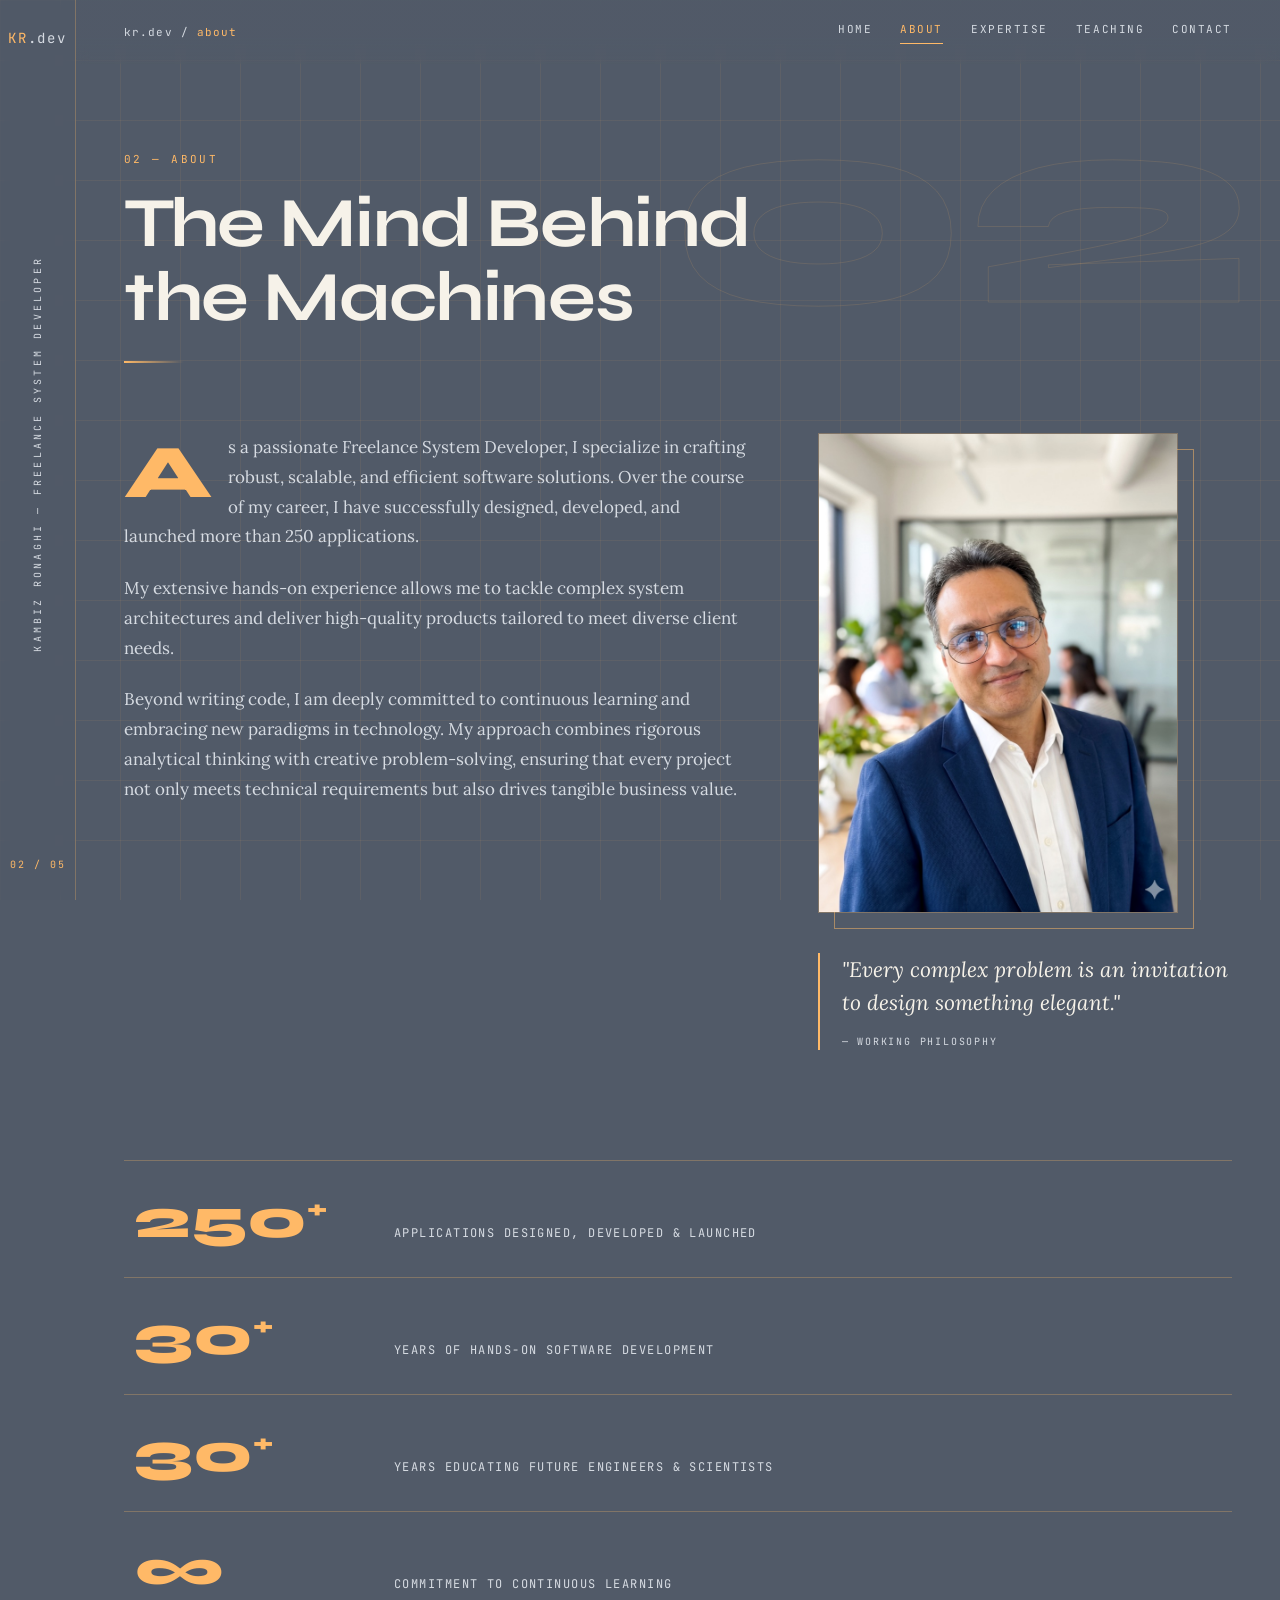
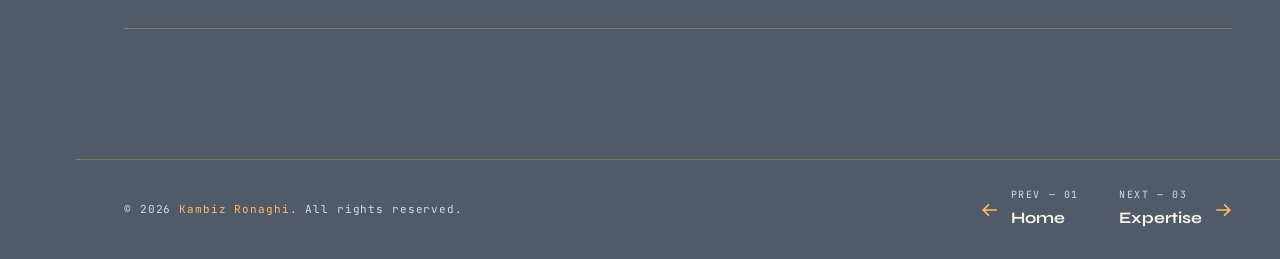
==== about.html @ d3dbb1bf "Add files via upload" ====
<!DOCTYPE html>
<html lang="en">
<head>
  <meta charset="UTF-8" />
  <meta name="viewport" content="width=device-width, initial-scale=1.0" />
  <title>About — Kambiz Ronaghi</title>
  <link rel="preconnect" href="https://fonts.googleapis.com" />
  <link rel="preconnect" href="https://fonts.gstatic.com" crossorigin />
  <link href="https://fonts.googleapis.com/css2?family=Syne:wght@400;600;700;800&family=JetBrains+Mono:wght@300;400;500&family=Lora:ital,wght@0,400;0,600;1,400&display=swap" rel="stylesheet" />
  <link rel="stylesheet" href="css/style.css" />
</head>
<body>

  <aside class="rail">
    <a class="rail-logo" href="index.html">KR<span>.dev</span></a>
    <span class="rail-title">Kambiz Ronaghi — Freelance System Developer</span>
    <span class="rail-num">02 / 05</span>
  </aside>

  <header class="topbar">
    <span class="crumb">kr.dev / <b>about</b></span>
    <nav class="top-nav">
      <a href="index.html">Home</a>
      <a href="about.html" class="active">About</a>
      <a href="expertise.html">Expertise</a>
      <a href="teaching.html">Teaching</a>
      <a href="contact.html">Contact</a>
    </nav>
  </header>

  <main>
    <div class="page-head">
      <div class="page-numeral" aria-hidden="true">02</div>
      <div class="kicker">02 — About</div>
      <h1 class="page-title reveal">The Mind Behind<br>the Machines</h1>
      <div class="head-bar"></div>
    </div>

    <div class="about-wrap">
      <div class="about-copy reveal">
        <p class="lead">As a passionate Freelance System Developer, I specialize in crafting robust, scalable, and efficient software solutions. Over the course of my career, I have successfully designed, developed, and launched more than 250 applications.</p>
        <p>My extensive hands-on experience allows me to tackle complex system architectures and deliver high-quality products tailored to meet diverse client needs.</p>
        <p>Beyond writing code, I am deeply committed to continuous learning and embracing new paradigms in technology. My approach combines rigorous analytical thinking with creative problem-solving, ensuring that every project not only meets technical requirements but also drives tangible business value.</p>
      </div>
      <aside class="about-aside reveal">
        <div class="about-photo-frame">
          <img src="profile.jpg" alt="Kambiz Ronaghi" />
        </div>
        <blockquote class="big-quote">
          "Every complex problem is an invitation to design something elegant."
          <small>— Working philosophy</small>
        </blockquote>
      </aside>
    </div>

    <div class="facts-ledger">
      <div class="fact-row reveal">
        <div class="num">250<sup>+</sup></div>
        <div class="desc">Applications designed, developed &amp; launched</div>
      </div>
      <div class="fact-row reveal">
        <div class="num">30<sup>+</sup></div>
        <div class="desc">Years of hands-on software development</div>
      </div>
      <div class="fact-row reveal">
        <div class="num">30<sup>+</sup></div>
        <div class="desc">Years educating future engineers &amp; scientists</div>
      </div>
      <div class="fact-row reveal">
        <div class="num">∞</div>
        <div class="desc">Commitment to continuous learning</div>
      </div>
    </div>
  </main>

  <footer class="pager">
    <p class="footer-copy">© 2026 <span>Kambiz Ronaghi</span>. All rights reserved.</p>
    <div class="pager-nav">
      <a class="pager-link prev" href="index.html">
        <svg viewBox="0 0 16 16" fill="none" stroke="currentColor" stroke-width="1.5"><path d="M14 8H2M7 3L2 8l5 5"/></svg>
        <span><small>Prev — 01</small><b>Home</b></span>
      </a>
      <a class="pager-link" href="expertise.html">
        <span><small>Next — 03</small><b>Expertise</b></span>
        <svg viewBox="0 0 16 16" fill="none" stroke="currentColor" stroke-width="1.5"><path d="M2 8h12M9 3l5 5-5 5"/></svg>
      </a>
    </div>
  </footer>

  <script src="js/main.js"></script>
</body>
</html>
---- css/style.css ----
/* ════════════════════════════════════════════════════════════
   Twilight Workshop — shared styles for kr.dev (multi-page v2)
   Mid-tone dusk slate · ember amber accent · verdigris secondary
   ════════════════════════════════════════════════════════════ */

*, *::before, *::after { box-sizing: border-box; margin: 0; padding: 0; }

:root {
  --bg:        #515a68;
  --bg-2:      #5a6471;
  --bg-3:      #65707e;
  --line:      rgba(255, 185, 103, 0.07);
  --accent:      #ffb967;
  --accent-dim:  rgba(255, 185, 103, 0.18);
  --accent-2:  #8fd0c2;
  --ink:       #2c323d;
  --text:      #f6f2e9;
  --text-dim:  #d6dbe2;
  --border:    rgba(255, 185, 103, 0.28);
  --rail-w:    76px;
  --pad-x:     48px;
  --font-head: 'Syne', sans-serif;
  --font-body: 'Lora', serif;
  --font-mono: 'JetBrains Mono', monospace;
}

html { scroll-behavior: smooth; }

body {
  background: var(--bg);
  color: var(--text);
  font-family: var(--font-body);
  font-size: 17px;
  line-height: 1.75;
  overflow-x: hidden;
}

/* ── Blueprint grid overlay ── */
body::before {
  content: '';
  position: fixed; inset: 0; z-index: 0; pointer-events: none;
  background-image:
    linear-gradient(var(--line) 1px, transparent 1px),
    linear-gradient(90deg, var(--line) 1px, transparent 1px);
  background-size: 60px 60px;
}

/* ── Left rail ── */
.rail {
  position: fixed; top: 0; left: 0; bottom: 0; z-index: 120;
  width: var(--rail-w);
  display: flex; flex-direction: column; align-items: center; justify-content: space-between;
  padding: 26px 0;
  border-right: 1px solid var(--border);
  background: rgba(81, 90, 104, 0.65);
  backdrop-filter: blur(6px);
}
.rail-logo { font-family: var(--font-mono); font-size: 14px; letter-spacing: 0.12em; color: var(--accent); text-decoration: none; }
.rail-logo span { color: var(--text-dim); }
.rail-title {
  writing-mode: vertical-rl; transform: rotate(180deg);
  font-family: var(--font-mono); font-size: 10px;
  letter-spacing: 0.32em; text-transform: uppercase;
  color: var(--text-dim); white-space: nowrap;
}
.rail-num { font-family: var(--font-mono); font-size: 10px; letter-spacing: 0.2em; color: var(--accent); }

/* ── Top bar ── */
.topbar {
  position: fixed; top: 0; left: var(--rail-w); right: 0; z-index: 110;
  display: flex; align-items: center; justify-content: space-between;
  padding: 20px var(--pad-x);
  background: linear-gradient(to bottom, rgba(81,90,104,0.95) 60%, transparent);
  backdrop-filter: blur(6px);
}
.crumb { font-family: var(--font-mono); font-size: 11px; letter-spacing: 0.1em; color: var(--text-dim); }
.crumb b { color: var(--accent); font-weight: 400; }
.top-nav { display: flex; gap: 28px; }
.top-nav a {
  font-family: var(--font-mono); font-size: 11px; letter-spacing: 0.14em; text-transform: uppercase;
  color: var(--text-dim); text-decoration: none;
  padding-bottom: 4px; border-bottom: 1px solid transparent;
  transition: color 0.2s, border-color 0.2s;
}
.top-nav a:hover { color: var(--accent); }
.top-nav a.active { color: var(--accent); border-bottom-color: var(--accent); }

main { margin-left: var(--rail-w); position: relative; z-index: 1; }

/* ── Page head (inner pages) ── */
.page-head { padding: 150px var(--pad-x) 0; position: relative; }
.kicker { font-family: var(--font-mono); font-size: 11px; letter-spacing: 0.22em; text-transform: uppercase; color: var(--accent); margin-bottom: 18px; }
.page-title { font-family: var(--font-head); font-weight: 700; font-size: clamp(40px, 5.5vw, 72px); line-height: 1.05; letter-spacing: -0.02em; }
.head-bar { width: 60px; height: 2px; background: linear-gradient(90deg, var(--accent), transparent); margin-top: 26px; }
.page-intro { max-width: 620px; color: var(--text-dim); margin-top: 28px; }

/* Giant outlined numeral, common to every page */
.page-numeral {
  position: absolute; top: 70px; right: 30px; z-index: -1;
  font-family: var(--font-head); font-weight: 800;
  font-size: clamp(140px, 22vw, 320px); line-height: 1;
  color: transparent; -webkit-text-stroke: 1px rgba(255,185,103,0.13);
  user-select: none; pointer-events: none;
}

/* ── Atmosphere: orbs + circuit lines ── */
.bg-orb { position: absolute; border-radius: 50%; pointer-events: none; filter: blur(90px); opacity: 0.14; z-index: -1; }
.orb-amber { width: 640px; height: 640px; background: var(--accent); top: -200px; right: -180px; }
.orb-teal  { width: 420px; height: 420px; background: var(--accent-2); bottom: -120px; left: 14%; opacity: 0.1; }
.circuit-lines { position: absolute; inset: 0; pointer-events: none; z-index: -1; }
.circuit-lines svg { width: 100%; height: 100%; }

/* ════════════════ HOME ════════════════ */

#hero {
  position: relative; min-height: 100vh; overflow: hidden;
  display: flex; align-items: center;
  padding: 140px var(--pad-x) 80px;
}

.hero-left { max-width: 660px; position: relative; z-index: 2; }

.hero-tag {
  display: inline-flex; align-items: center; gap: 10px;
  font-family: var(--font-mono); font-size: 12px; letter-spacing: 0.18em; text-transform: uppercase;
  color: var(--accent); border: 1px solid var(--border); padding: 6px 16px; border-radius: 2px;
  margin-bottom: 36px; animation: fadeUp 0.8s ease both;
}
.hero-tag::before { content: ''; width: 6px; height: 6px; border-radius: 50%; background: var(--accent); animation: pulse 2s ease infinite; }
@keyframes pulse { 0%, 100% { opacity: 1; transform: scale(1); } 50% { opacity: 0.4; transform: scale(0.7); } }

.hero-name { font-family: var(--font-head); font-weight: 800; font-size: clamp(56px, 9vw, 128px); line-height: 0.95; letter-spacing: -0.03em; animation: fadeUp 0.8s 0.1s ease both; }
.hero-name .first { color: var(--text); }
.hero-name .last  { color: transparent; -webkit-text-stroke: 1.5px var(--accent); display: block; }

.hero-title { margin-top: 28px; font-family: var(--font-mono); font-size: 16px; color: var(--text-dim); letter-spacing: 0.06em; animation: fadeUp 0.8s 0.2s ease both; }
.typed-cursor { display: inline-block; width: 2px; height: 1em; background: var(--accent); vertical-align: middle; margin-left: 3px; animation: blink 1s step-end infinite; }
@keyframes blink { 0%,100%{opacity:1} 50%{opacity:0} }

.hero-divider { width: 80px; height: 2px; background: linear-gradient(90deg, var(--accent), transparent); margin: 36px 0; animation: fadeUp 0.8s 0.3s ease both; }
.hero-desc { font-size: 17px; color: var(--text-dim); max-width: 540px; line-height: 1.85; animation: fadeUp 0.8s 0.35s ease both; }

/* Photo anchored to the top-right corner of the hero */
.hero-photo-wrap {
  position: absolute; top: 140px; right: 0;
  margin-right: 64px;
  width: 340px; height: 340px;
  z-index: 1;
  animation: fadeUp 0.8s 0.5s ease both;
}
.hero-photo-wrap::before {
  content: ''; position: absolute; inset: -12px; border-radius: 50%;
  animation: spinRing 18s linear infinite;
  background: conic-gradient(from 0deg, var(--accent) 0deg, transparent 60deg, transparent 300deg, var(--accent) 360deg);
  -webkit-mask: radial-gradient(farthest-side, transparent calc(100% - 1px), #000 100%);
          mask: radial-gradient(farthest-side, transparent calc(100% - 1px), #000 100%);
}
.hero-photo-wrap::after { content: ''; position: absolute; inset: -24px; border-radius: 50%; border: 1px solid rgba(255,185,103,0.12); }
@keyframes spinRing { from { transform: rotate(0deg); } to { transform: rotate(360deg); } }
.hero-photo {
  width: 100%; height: 100%; border-radius: 50%;
  object-fit: cover; object-position: center top; display: block;
  border: 3px solid rgba(255,185,103,0.3);
  box-shadow: 0 0 40px rgba(255,185,103,0.15), 0 0 80px rgba(255,185,103,0.06);
  filter: brightness(1.05) contrast(1.02);
}

.hero-scroll { position: absolute; bottom: 36px; left: var(--pad-x); display: flex; align-items: center; gap: 14px; font-family: var(--font-mono); font-size: 11px; letter-spacing: 0.18em; text-transform: uppercase; color: var(--text-dim); animation: fadeUp 0.8s 0.6s ease both; }
.hero-scroll-line { width: 50px; height: 1px; background: linear-gradient(90deg, var(--accent), var(--text-dim)); animation: scrollLine 2s ease infinite; }
@keyframes scrollLine { 0%,100% { width: 50px; opacity: 0.4; } 50% { width: 70px; opacity: 1; } }

/* Stats strip — full-width ledger band */
.stats-strip {
  display: grid; grid-template-columns: repeat(3, 1fr);
  border-top: 1px solid var(--border); border-bottom: 1px solid var(--border);
}
.stat-cell { padding: 40px var(--pad-x); border-right: 1px solid var(--border); }
.stat-cell:last-child { border-right: none; }
.stat-num { font-family: var(--font-head); font-weight: 800; font-size: 52px; line-height: 1; color: var(--accent); }
.stat-num sup { font-size: 26px; }
.stat-label { font-family: var(--font-mono); font-size: 11px; letter-spacing: 0.16em; text-transform: uppercase; color: var(--text-dim); margin-top: 8px; }

/* Explore directory */
.explore { padding: 110px var(--pad-x) 130px; }
.explore-grid { display: grid; grid-template-columns: repeat(4, 1fr); gap: 18px; margin-top: 56px; }
.explore-card {
  position: relative; display: block; text-decoration: none;
  background: var(--bg-2); border: 1px solid var(--border); border-radius: 2px;
  padding: 32px 26px 72px; overflow: hidden;
  transition: transform 0.3s, border-color 0.3s;
}
.explore-card::after {
  content: ''; position: absolute; inset: 0;
  background: radial-gradient(circle at var(--mx,50%) var(--my,50%), var(--accent-dim) 0%, transparent 65%);
  opacity: 0; transition: opacity 0.3s; pointer-events: none;
}
.explore-card:hover { transform: translateY(-4px); border-color: rgba(255,185,103,0.5); }
.explore-card:hover::after { opacity: 1; }
.ec-num { font-family: var(--font-mono); font-size: 11px; letter-spacing: 0.2em; color: var(--accent); }
.ec-title { font-family: var(--font-head); font-weight: 700; font-size: 22px; color: var(--text); margin: 14px 0 10px; }
.ec-desc { font-size: 14px; color: var(--text-dim); line-height: 1.7; }
.ec-arrow { position: absolute; left: 26px; bottom: 24px; color: var(--accent); font-family: var(--font-mono); transition: transform 0.3s; }
.explore-card:hover .ec-arrow { transform: translateX(8px); }

/* ════════════════ ABOUT ════════════════ */

.about-wrap {
  padding: 70px var(--pad-x) 110px;
  display: grid; grid-template-columns: 1.5fr 1fr; gap: 72px; align-items: start;
}
.about-copy p { color: var(--text-dim); margin-bottom: 22px; }
.about-copy .lead::first-letter {
  float: left; font-family: var(--font-head); font-weight: 800;
  font-size: 76px; line-height: 0.78; color: var(--accent);
  padding: 10px 16px 0 0;
}
.about-aside { position: sticky; top: 130px; display: flex; flex-direction: column; gap: 40px; }
.about-photo-frame { position: relative; max-width: 360px; }
.about-photo-frame img { width: 100%; display: block; border: 1px solid var(--border); filter: saturate(0.94) contrast(1.02); }
.about-photo-frame::before { content: ''; position: absolute; inset: 0; transform: translate(16px, 16px); border: 1px solid var(--accent); opacity: 0.5; pointer-events: none; }
.big-quote { font-style: italic; font-size: 21px; line-height: 1.6; color: var(--text); border-left: 2px solid var(--accent); padding-left: 22px; }
.big-quote small { display: block; font-style: normal; font-family: var(--font-mono); font-size: 10px; letter-spacing: 0.18em; text-transform: uppercase; color: var(--text-dim); margin-top: 14px; }

.facts-ledger { margin: 0 var(--pad-x) 130px; border-top: 1px solid var(--border); }
.fact-row { display: grid; grid-template-columns: 220px 1fr; gap: 40px; align-items: baseline; padding: 30px 10px; border-bottom: 1px solid var(--border); transition: background 0.3s; }
.fact-row:hover { background: rgba(255,185,103,0.05); }
.fact-row .num { font-family: var(--font-head); font-weight: 800; font-size: 56px; line-height: 1; color: var(--accent); }
.fact-row .num sup { font-size: 26px; }
.fact-row .desc { font-family: var(--font-mono); font-size: 12px; letter-spacing: 0.12em; text-transform: uppercase; color: var(--text-dim); }

/* ════════════════ EXPERTISE ════════════════ */

.ledger { margin: 70px var(--pad-x) 130px; border-top: 1px solid var(--border); }
.ledger-row {
  display: grid; grid-template-columns: 56px 44px 230px 1fr auto;
  gap: 28px; align-items: center;
  padding: 26px 14px; border-bottom: 1px solid var(--border);
  position: relative; transition: background 0.3s;
}
.ledger-row::before {
  content: ''; position: absolute; left: 0; top: 0; bottom: 0; width: 2px;
  background: var(--accent); transform: scaleY(0); transform-origin: top;
  transition: transform 0.35s;
}
.ledger-row:hover { background: rgba(255,185,103,0.05); }
.ledger-row:hover::before { transform: scaleY(1); }
.lr-idx { font-family: var(--font-mono); font-size: 11px; letter-spacing: 0.14em; color: var(--text-dim); }
.lr-icon { font-size: 22px; }
.lr-name { font-family: var(--font-head); font-weight: 700; font-size: 20px; color: var(--text); }
.lr-desc { font-size: 14px; color: var(--text-dim); line-height: 1.7; }
.lr-meta { display: flex; flex-direction: column; gap: 8px; align-items: flex-end; }

.skill-dot {
  font-family: var(--font-mono); font-size: 10px;
  letter-spacing: 0.14em; text-transform: uppercase;
  color: var(--accent); display: flex; align-items: center; gap: 6px; white-space: nowrap;
}
.skill-dot::before { content: ''; width: 5px; height: 5px; border-radius: 50%; background: var(--accent); }
.skill-tag {
  display: inline-flex; align-items: center;
  font-family: var(--font-mono); font-size: 10px;
  letter-spacing: 0.13em; text-transform: uppercase;
  color: var(--accent);
  background: rgba(255, 185, 103, 0.07);
  border: 1px solid rgba(255, 185, 103, 0.2);
  padding: 3px 10px; border-radius: 2px;
  white-space: nowrap;
}

/* ════════════════ TEACHING ════════════════ */

.teach-grid {
  padding: 70px var(--pad-x) 140px;
  display: grid; grid-template-columns: 1fr 1fr; gap: 28px 48px;
  max-width: 1140px;
}
.teach-card {
  background: var(--bg-2); border: 1px solid var(--border); border-radius: 2px;
  padding: 42px 36px; position: relative; overflow: hidden;
  transition: transform 0.35s, border-color 0.35s, box-shadow 0.35s;
}
.teach-card:nth-child(even) { margin-top: 64px; }
.teach-card::before { content: ''; position: absolute; top: 0; left: 0; bottom: 0; width: 2px; background: linear-gradient(180deg, var(--accent), transparent); opacity: 0; transition: opacity 0.35s; }
.teach-card:hover { border-color: rgba(255,185,103,0.5); transform: translateY(-4px); box-shadow: 0 24px 60px rgba(40,46,56,0.45); }
.teach-card:hover::before { opacity: 1; }
.teach-icon { font-size: 34px; margin-bottom: 20px; display: block; color: var(--accent); }
.teach-title { font-family: var(--font-head); font-weight: 700; font-size: 21px; color: var(--text); margin-bottom: 14px; }
.teach-desc { font-size: 15px; color: var(--text-dim); line-height: 1.7; }
.teach-corner { position: absolute; bottom: 24px; right: 24px; font-family: var(--font-mono); font-size: 10px; letter-spacing: 0.16em; text-transform: uppercase; color: var(--border); }

/* ════════════════ CONTACT ════════════════ */

.contact-head { padding: 170px var(--pad-x) 10px; max-width: 780px; position: relative; }
.contact-sub { color: var(--text-dim); margin-top: 26px; max-width: 580px; }

.unlock-panel {
  margin: 50px var(--pad-x) 150px; max-width: 460px;
  background: var(--bg-2); border: 1px solid var(--border); border-radius: 2px;
  padding: 44px 40px; position: relative;
}
.unlock-panel::before { content: ''; position: absolute; top: 0; left: 0; right: 0; height: 2px; background: linear-gradient(90deg, var(--accent), transparent); }
.unlock-label { font-family: var(--font-mono); font-size: 10px; letter-spacing: 0.22em; text-transform: uppercase; color: var(--accent); margin-bottom: 12px; }
.unlock-title { font-family: var(--font-head); font-weight: 700; font-size: 24px; color: var(--text); margin-bottom: 30px; }

.field { margin-bottom: 20px; }
.field label { display: block; font-family: var(--font-mono); font-size: 11px; letter-spacing: 0.14em; text-transform: uppercase; color: var(--text-dim); margin-bottom: 8px; }
.field input {
  width: 100%; padding: 12px 16px;
  background: var(--bg-3); border: 1px solid var(--border); border-radius: 2px;
  color: var(--text); font-family: var(--font-mono); font-size: 14px;
  outline: none; transition: border-color 0.2s;
}
.field input:focus { border-color: rgba(255,185,103,0.5); }

.btn-primary {
  width: 100%; padding: 14px;
  background: var(--accent); color: var(--ink);
  border: none; border-radius: 2px;
  font-family: var(--font-mono); font-size: 12px; letter-spacing: 0.16em; text-transform: uppercase; font-weight: 500;
  cursor: pointer; margin-top: 8px; transition: background 0.2s;
}
.btn-primary:hover { background: #ffe9c9; }
.form-error { font-family: var(--font-mono); font-size: 12px; color: #ffb3a7; margin-top: 14px; text-align: center; display: none; }

.unlock-result { display: none; margin-top: 28px; border-top: 1px solid var(--border); padding-top: 28px; }
.result-label { font-family: var(--font-mono); font-size: 10px; letter-spacing: 0.18em; text-transform: uppercase; color: var(--accent); margin-bottom: 16px; }
.contact-detail-row { display: flex; align-items: center; gap: 14px; margin-bottom: 14px; }
.contact-detail-icon { width: 34px; height: 34px; flex-shrink: 0; background: var(--accent-dim); border-radius: 2px; display: flex; align-items: center; justify-content: center; font-size: 15px; }
.contact-detail-text { font-family: var(--font-mono); font-size: 13px; color: var(--text); }
.contact-detail-text small { display: block; font-size: 10px; letter-spacing: 0.12em; text-transform: uppercase; color: var(--text-dim); margin-bottom: 3px; }
.contact-detail-text a { color: var(--accent); text-decoration: none; }

/* ── Footer / pager ── */
.pager {
  margin-left: var(--rail-w); position: relative; z-index: 1;
  border-top: 1px solid var(--border);
  display: flex; align-items: center; justify-content: space-between; gap: 24px;
  padding: 26px var(--pad-x);
}
.footer-copy { font-family: var(--font-mono); font-size: 11px; color: var(--text-dim); letter-spacing: 0.08em; }
.footer-copy span { color: var(--accent); }
.pager-nav { display: flex; align-items: center; gap: 40px; }
.pager-link {
  display: inline-flex; align-items: center; gap: 12px;
  text-decoration: none; color: var(--text);
  transition: color 0.2s;
}
.pager-link small { display: block; font-family: var(--font-mono); font-size: 10px; letter-spacing: 0.16em; text-transform: uppercase; color: var(--text-dim); }
.pager-link b { font-family: var(--font-head); font-weight: 700; font-size: 16px; }
.pager-link svg { width: 18px; height: 18px; color: var(--accent); transition: transform 0.25s; }
.pager-link:hover { color: var(--accent); }
.pager-link:hover svg { transform: translateX(5px); }
.pager-link.prev:hover svg { transform: translateX(-5px); }

/* ── Animations / reveal ── */
@keyframes fadeUp { from { opacity: 0; transform: translateY(24px); } to { opacity: 1; transform: translateY(0); } }
.reveal { opacity: 0; transform: translateY(30px); transition: opacity 0.7s ease, transform 0.7s ease; }
.reveal.visible { opacity: 1; transform: translateY(0); }

/* ── Responsive ── */
@media (max-width: 1280px) {
  .hero-photo-wrap { width: 260px; height: 260px; top: 130px; margin-right: 44px; }
}
@media (max-width: 1100px) {
  .ledger-row { grid-template-columns: 44px 1fr auto; }
  .lr-idx, .lr-desc { display: none; }
}
@media (max-width: 900px) {
  :root { --pad-x: 28px; }
  .rail { display: none; }
  .topbar { left: 0; padding: 18px var(--pad-x); }
  .crumb { display: none; }
  .top-nav { width: 100%; justify-content: space-between; gap: 12px; }
  main, .pager { margin-left: 0; }
  #hero { flex-direction: column-reverse; justify-content: center; gap: 40px; padding-bottom: 110px; }
  .hero-photo-wrap { position: static; width: 220px; height: 220px; margin-right: 0; }
  .stats-strip { grid-template-columns: 1fr; }
  .stat-cell { border-right: none; border-bottom: 1px solid var(--border); padding: 28px var(--pad-x); }
  .stat-cell:last-child { border-bottom: none; }
  .explore-grid { grid-template-columns: repeat(2, 1fr); }
  .about-wrap { grid-template-columns: 1fr; gap: 48px; }
  .about-aside { position: static; }
  .fact-row { grid-template-columns: 1fr; gap: 8px; }
  .teach-grid { grid-template-columns: 1fr; }
  .teach-card:nth-child(even) { margin-top: 0; }
  .page-numeral { font-size: 130px; top: 90px; right: 12px; }
  .pager { flex-direction: column; gap: 18px; text-align: center; }
}
@media (max-width: 560px) {
  :root { --pad-x: 20px; }
  .explore-grid { grid-template-columns: 1fr; }
  .top-nav a { font-size: 10px; letter-spacing: 0.08em; }
  .unlock-panel { padding: 36px 24px; }
}
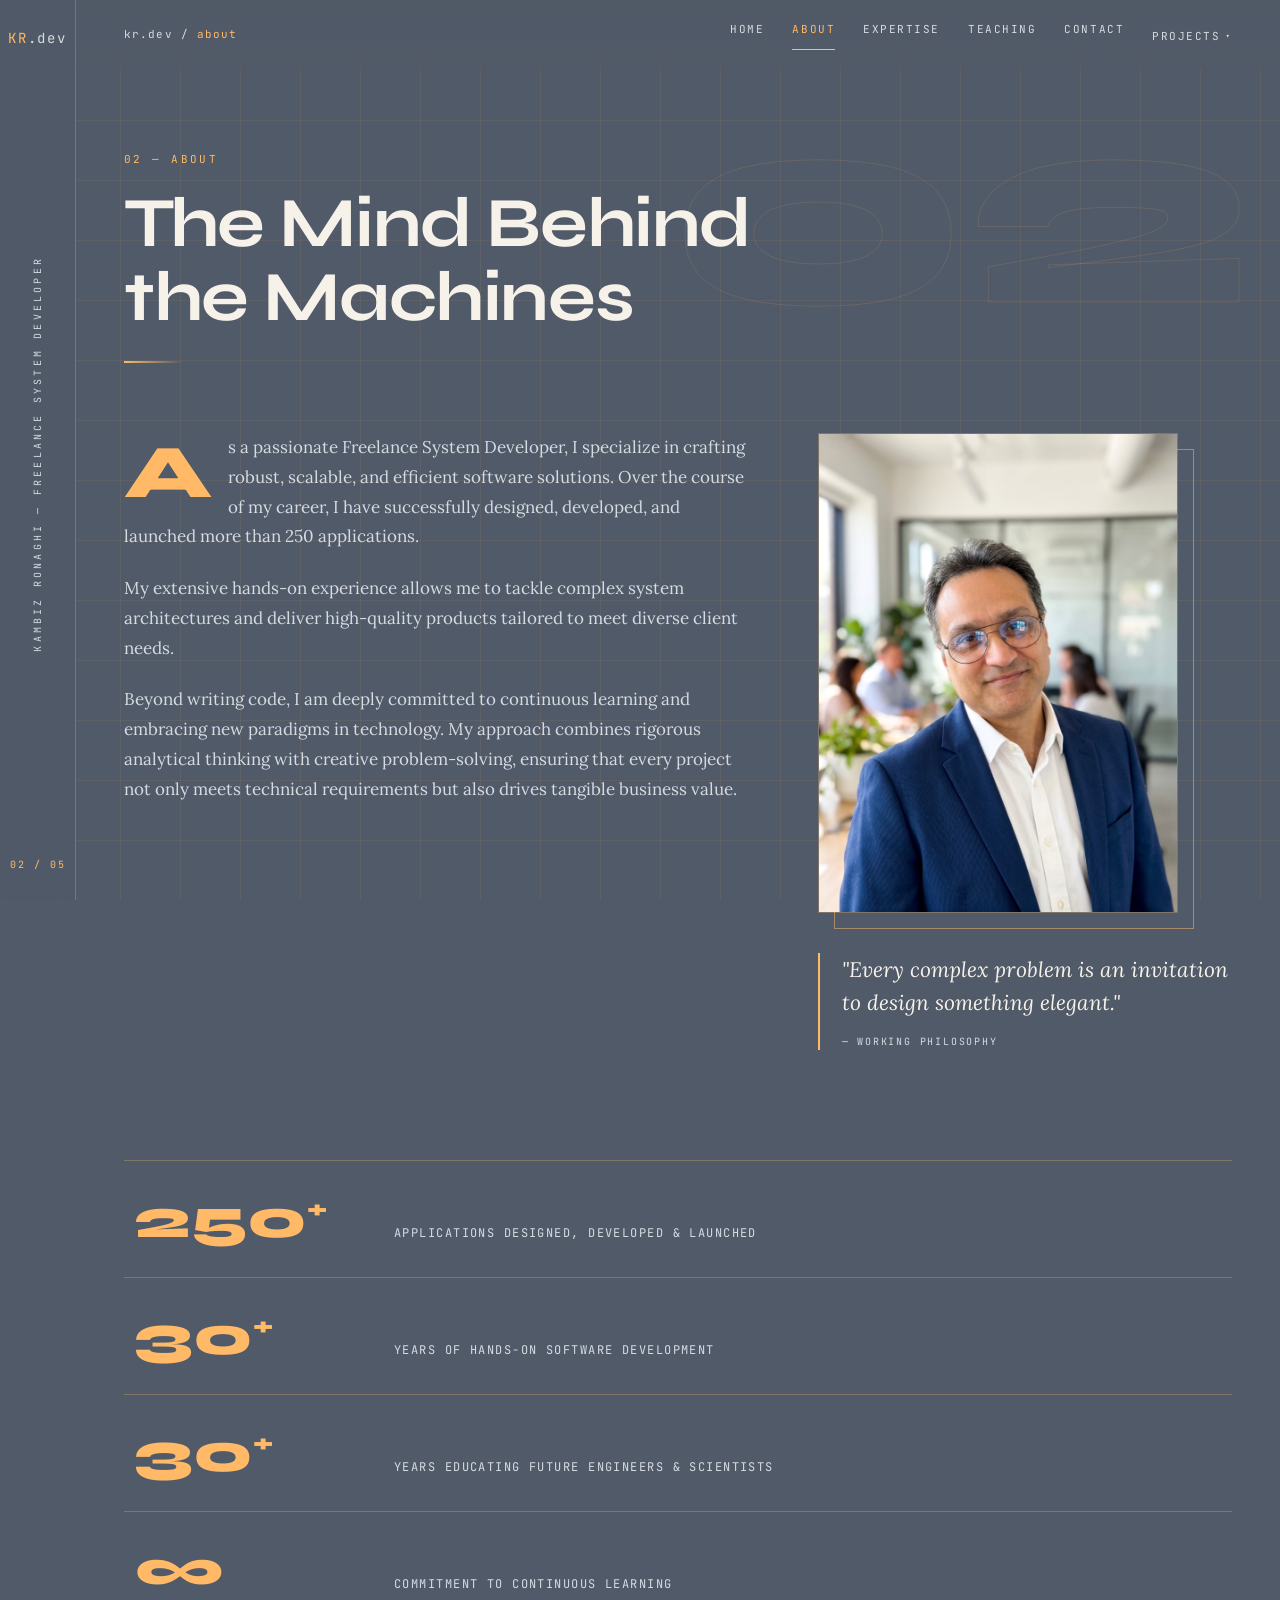
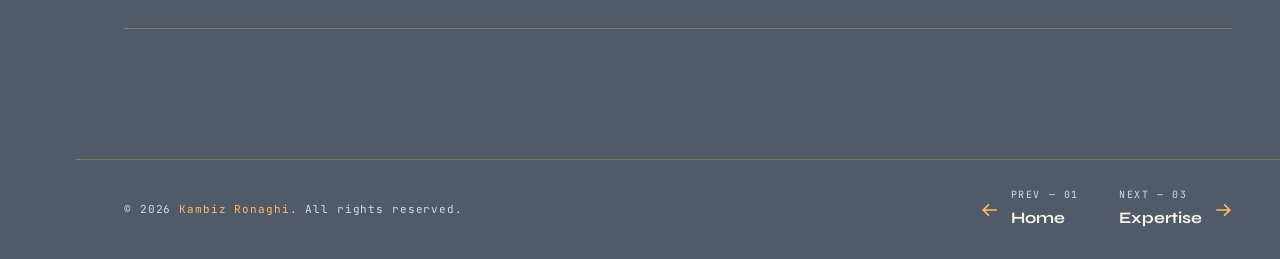
==== commit ebd24e29: "Add Projects menu with Salary dropdown to nav Add a "Projects" top-level nav item containing a "Sala" ====
--- a/about.html
+++ b/about.html
@@ -25,6 +25,12 @@
       <a href="expertise.html">Expertise</a>
       <a href="teaching.html">Teaching</a>
       <a href="contact.html">Contact</a>
+      <div class="nav-dropdown">
+        <button class="nav-dropdown-toggle" type="button" aria-haspopup="true" aria-expanded="false">Projects <span class="nav-caret" aria-hidden="true">▾</span></button>
+        <div class="nav-dropdown-menu">
+          <a href="https://kronaghi.github.io/salary_lusi/" target="_blank" rel="noopener">Salary</a>
+        </div>
+      </div>
     </nav>
   </header>
 
--- a/css/style.css
+++ b/css/style.css
@@ -24,7 +24,7 @@
   --font-mono: 'JetBrains Mono', monospace;
 }
 
-html { scroll-behavior: smooth; }
+html { scroll-behavior: smooth; overflow-x: hidden; max-width: 100%; }
 
 body {
   background: var(--bg);
@@ -84,6 +84,38 @@
 }
 .top-nav a:hover { color: var(--accent); }
 .top-nav a.active { color: var(--accent); border-bottom-color: var(--accent); }
+
+/* ── Nav dropdown (Projects ▸ Salary) ── */
+.nav-dropdown { position: relative; }
+.nav-dropdown-toggle {
+  font-family: var(--font-mono); font-size: 11px; letter-spacing: 0.14em; text-transform: uppercase;
+  color: var(--text-dim); background: none; border: none; cursor: pointer;
+  display: inline-flex; align-items: center; gap: 5px;
+  padding: 0 0 4px; border-bottom: 1px solid transparent;
+  transition: color 0.2s, border-color 0.2s;
+}
+.nav-dropdown:hover .nav-dropdown-toggle,
+.nav-dropdown:focus-within .nav-dropdown-toggle { color: var(--accent); }
+.nav-caret { font-size: 9px; transition: transform 0.2s; }
+.nav-dropdown:hover .nav-caret,
+.nav-dropdown:focus-within .nav-caret { transform: rotate(180deg); }
+/* invisible bridge so the menu stays open while crossing the gap */
+.nav-dropdown::after { content: ''; position: absolute; top: 100%; left: 0; right: 0; height: 12px; }
+.nav-dropdown-menu {
+  position: absolute; top: calc(100% + 12px); right: 0; min-width: 150px;
+  display: flex; flex-direction: column; gap: 2px;
+  background: var(--bg-2); border: 1px solid var(--border); border-radius: 8px;
+  padding: 8px; z-index: 120;
+  opacity: 0; visibility: hidden; transform: translateY(-6px);
+  transition: opacity 0.2s, transform 0.2s, visibility 0.2s;
+  box-shadow: 0 14px 30px rgba(0, 0, 0, 0.28);
+}
+.nav-dropdown:hover .nav-dropdown-menu,
+.nav-dropdown:focus-within .nav-dropdown-menu { opacity: 1; visibility: visible; transform: translateY(0); }
+.nav-dropdown-menu a {
+  padding: 7px 12px; border-bottom: none; border-radius: 5px; white-space: nowrap;
+}
+.nav-dropdown-menu a:hover { background: var(--accent-dim); color: var(--accent); }
 
 main { margin-left: var(--rail-w); position: relative; z-index: 1; }
 
@@ -290,45 +322,168 @@
 
 /* ════════════════ CONTACT ════════════════ */
 
-.contact-head { padding: 170px var(--pad-x) 10px; max-width: 780px; position: relative; }
-.contact-sub { color: var(--text-dim); margin-top: 26px; max-width: 580px; }
-
-.unlock-panel {
-  margin: 50px var(--pad-x) 150px; max-width: 460px;
-  background: var(--bg-2); border: 1px solid var(--border); border-radius: 2px;
-  padding: 44px 40px; position: relative;
-}
-.unlock-panel::before { content: ''; position: absolute; top: 0; left: 0; right: 0; height: 2px; background: linear-gradient(90deg, var(--accent), transparent); }
-.unlock-label { font-family: var(--font-mono); font-size: 10px; letter-spacing: 0.22em; text-transform: uppercase; color: var(--accent); margin-bottom: 12px; }
-.unlock-title { font-family: var(--font-head); font-weight: 700; font-size: 24px; color: var(--text); margin-bottom: 30px; }
-
-.field { margin-bottom: 20px; }
-.field label { display: block; font-family: var(--font-mono); font-size: 11px; letter-spacing: 0.14em; text-transform: uppercase; color: var(--text-dim); margin-bottom: 8px; }
-.field input {
-  width: 100%; padding: 12px 16px;
-  background: var(--bg-3); border: 1px solid var(--border); border-radius: 2px;
-  color: var(--text); font-family: var(--font-mono); font-size: 14px;
-  outline: none; transition: border-color 0.2s;
-}
-.field input:focus { border-color: rgba(255,185,103,0.5); }
-
-.btn-primary {
-  width: 100%; padding: 14px;
-  background: var(--accent); color: var(--ink);
-  border: none; border-radius: 2px;
-  font-family: var(--font-mono); font-size: 12px; letter-spacing: 0.16em; text-transform: uppercase; font-weight: 500;
-  cursor: pointer; margin-top: 8px; transition: background 0.2s;
-}
-.btn-primary:hover { background: #ffe9c9; }
-.form-error { font-family: var(--font-mono); font-size: 12px; color: #ffb3a7; margin-top: 14px; text-align: center; display: none; }
-
-.unlock-result { display: none; margin-top: 28px; border-top: 1px solid var(--border); padding-top: 28px; }
-.result-label { font-family: var(--font-mono); font-size: 10px; letter-spacing: 0.18em; text-transform: uppercase; color: var(--accent); margin-bottom: 16px; }
 .contact-detail-row { display: flex; align-items: center; gap: 14px; margin-bottom: 14px; }
 .contact-detail-icon { width: 34px; height: 34px; flex-shrink: 0; background: var(--accent-dim); border-radius: 2px; display: flex; align-items: center; justify-content: center; font-size: 15px; }
 .contact-detail-text { font-family: var(--font-mono); font-size: 13px; color: var(--text); }
 .contact-detail-text small { display: block; font-size: 10px; letter-spacing: 0.12em; text-transform: uppercase; color: var(--text-dim); margin-bottom: 3px; }
 .contact-detail-text a { color: var(--accent); text-decoration: none; }
+
+/* ── Dark-red login gate (contact page) ── */
+.login-gate {
+  position: fixed; inset: 0; z-index: 1000;
+  display: flex;
+  overflow-y: auto; -webkit-overflow-scrolling: touch;
+  padding: 24px;
+  background:
+    radial-gradient(900px circle at 50% -10%, rgba(180,30,30,0.55), transparent 60%),
+    linear-gradient(160deg, #3a0606 0%, #240202 55%, #160101 100%);
+}
+.login-gate::before {
+  content: ''; position: absolute; inset: 0; pointer-events: none;
+  background-image:
+    linear-gradient(rgba(255,90,90,0.05) 1px, transparent 1px),
+    linear-gradient(90deg, rgba(255,90,90,0.05) 1px, transparent 1px);
+  background-size: 54px 54px;
+  mask-image: radial-gradient(circle at 50% 40%, #000 30%, transparent 80%);
+}
+.login-gate.is-hidden { display: none; }
+
+.login-card {
+  position: relative; z-index: 1;
+  margin: auto;
+  width: 100%; max-width: 400px;
+  padding: 46px 40px 40px;
+  background: linear-gradient(155deg, rgba(60,10,10,0.92), rgba(28,4,4,0.92));
+  border: 1px solid rgba(255,90,90,0.28);
+  border-top-color: rgba(255,120,120,0.6);
+  border-radius: 8px;
+  box-shadow:
+    0 30px 70px -20px rgba(0,0,0,0.7),
+    0 0 60px -24px rgba(220,40,40,0.5),
+    0 2px 0 rgba(255,255,255,0.05) inset;
+  text-align: center;
+}
+.login-lock {
+  width: 56px; height: 56px; margin: 0 auto 22px;
+  display: flex; align-items: center; justify-content: center;
+  border-radius: 50%;
+  color: #ffb0b0;
+  background: rgba(255,80,80,0.12);
+  border: 1px solid rgba(255,90,90,0.35);
+}
+.login-eyebrow {
+  font-family: var(--font-mono); font-size: 10px; letter-spacing: 0.26em;
+  text-transform: uppercase; color: #ff8a8a; margin-bottom: 10px;
+}
+.login-title {
+  font-family: var(--font-head); font-weight: 800; font-size: 26px;
+  color: #fff4f0; margin-bottom: 10px; letter-spacing: -0.01em;
+}
+.login-sub {
+  font-family: var(--font-body); font-size: 14px; line-height: 1.6;
+  color: rgba(255,220,215,0.65); margin-bottom: 28px;
+}
+.login-field { display: block; text-align: left; margin-bottom: 16px; }
+.login-field span {
+  display: block; font-family: var(--font-mono); font-size: 10px;
+  letter-spacing: 0.16em; text-transform: uppercase;
+  color: rgba(255,200,195,0.7); margin-bottom: 7px;
+}
+.login-field input {
+  width: 100%; padding: 12px 15px;
+  background: rgba(15,2,2,0.6);
+  border: 1px solid rgba(255,90,90,0.3); border-radius: 4px;
+  color: #fff4f0; font-family: var(--font-mono); font-size: 14px;
+  outline: none; transition: border-color 0.2s, box-shadow 0.2s;
+}
+.login-field input::placeholder { color: rgba(255,200,195,0.3); }
+.login-field input:focus {
+  border-color: rgba(255,120,120,0.8);
+  box-shadow: 0 0 0 3px rgba(220,40,40,0.18);
+}
+.login-btn {
+  width: 100%; margin-top: 8px; padding: 13px;
+  background: linear-gradient(180deg, #d83232, #a81e1e);
+  color: #fff4f0; border: none; border-radius: 4px;
+  font-family: var(--font-mono); font-size: 12px; letter-spacing: 0.16em;
+  text-transform: uppercase; font-weight: 500; cursor: pointer;
+  transition: filter 0.2s, transform 0.05s;
+}
+.login-btn:hover { filter: brightness(1.12); }
+.login-btn:active { transform: translateY(1px); }
+.login-error {
+  font-family: var(--font-mono); font-size: 12px; color: #ffb3a7;
+  margin-top: 14px; min-height: 16px; opacity: 0; transition: opacity 0.2s;
+}
+.login-error.show { opacity: 1; }
+
+/* ── 3D contact card ── */
+.card3d-stage {
+  min-height: 100vh; min-height: 100dvh;
+  display: flex; align-items: center; justify-content: center;
+  padding: 150px var(--pad-x) 120px;
+  perspective: 1400px;
+  position: relative;
+}
+.card3d-stage .page-numeral {
+  position: absolute; top: 50%; left: 50%;
+  transform: translate(-50%, -50%);
+  font-size: clamp(220px, 40vw, 460px);
+  font-family: var(--font-head); font-weight: 800;
+  color: rgba(255,255,255,0.025); line-height: 1; z-index: 0;
+  pointer-events: none; user-select: none;
+}
+.card3d {
+  --rx: 0deg; --ry: 0deg;
+  position: relative; z-index: 1;
+  width: 100%; max-width: 560px;
+  padding: 56px 52px;
+  background: linear-gradient(155deg, var(--bg-2), var(--bg) 70%);
+  border: 1px solid var(--border);
+  border-top-color: rgba(255,185,103,0.55);
+  border-radius: 6px;
+  transform-style: preserve-3d;
+  transform: rotateX(var(--rx)) rotateY(var(--ry));
+  transition: transform 0.12s ease-out, box-shadow 0.3s ease;
+  box-shadow:
+    0 2px 0 rgba(255,255,255,0.04) inset,
+    0 30px 60px -20px rgba(0,0,0,0.55),
+    0 60px 120px -40px rgba(0,0,0,0.65);
+  will-change: transform;
+}
+.card3d:hover {
+  box-shadow:
+    0 2px 0 rgba(255,255,255,0.06) inset,
+    0 40px 80px -24px rgba(0,0,0,0.6),
+    0 80px 150px -40px rgba(0,0,0,0.7),
+    0 0 60px -20px rgba(255,185,103,0.25);
+}
+/* radial sheen that follows the cursor */
+.card3d-glow {
+  position: absolute; inset: 0; border-radius: inherit; z-index: 0;
+  background: radial-gradient(420px circle at var(--mx,50%) var(--my,30%), rgba(255,185,103,0.14), transparent 60%);
+  opacity: 0; transition: opacity 0.3s ease; pointer-events: none;
+}
+.card3d:hover .card3d-glow { opacity: 1; }
+
+/* lift inner content off the surface for parallax depth */
+.card3d-inner { position: relative; z-index: 1; transform: translateZ(40px); }
+.card3d-title {
+  font-family: var(--font-head); font-weight: 800;
+  font-size: clamp(34px, 5vw, 52px); line-height: 1.05;
+  color: var(--text); margin: 14px 0 0; letter-spacing: -0.01em;
+}
+.card3d-sub { color: var(--text-dim); margin: 26px 0 36px; max-width: 440px; }
+.card3d-details {
+  border-top: 1px solid var(--border); padding-top: 30px;
+  transform: translateZ(24px);
+}
+.card3d-details .contact-detail-row { margin-bottom: 18px; }
+.card3d-details .contact-detail-row:last-child { margin-bottom: 0; }
+
+@media (prefers-reduced-motion: reduce) {
+  .card3d { transform: none !important; transition: box-shadow 0.3s ease; }
+}
 
 /* ── Footer / pager ── */
 .pager {
@@ -389,6 +544,13 @@
 @media (max-width: 560px) {
   :root { --pad-x: 20px; }
   .explore-grid { grid-template-columns: 1fr; }
-  .top-nav a { font-size: 10px; letter-spacing: 0.08em; }
-  .unlock-panel { padding: 36px 24px; }
-}
+  .top-nav { flex-wrap: wrap; row-gap: 6px; column-gap: 14px; justify-content: flex-start; }
+  .top-nav a { font-size: 10px; letter-spacing: 0.08em; padding-bottom: 2px; }
+  .card3d { padding: 40px 26px; }
+  .card3d-stage { padding: 110px var(--pad-x) 80px; }
+  .card3d-title { font-size: clamp(30px, 8vw, 40px); }
+
+  .login-card { padding: 38px 24px 32px; }
+  .login-title { font-size: 22px; }
+  .login-sub { font-size: 13px; }
+}
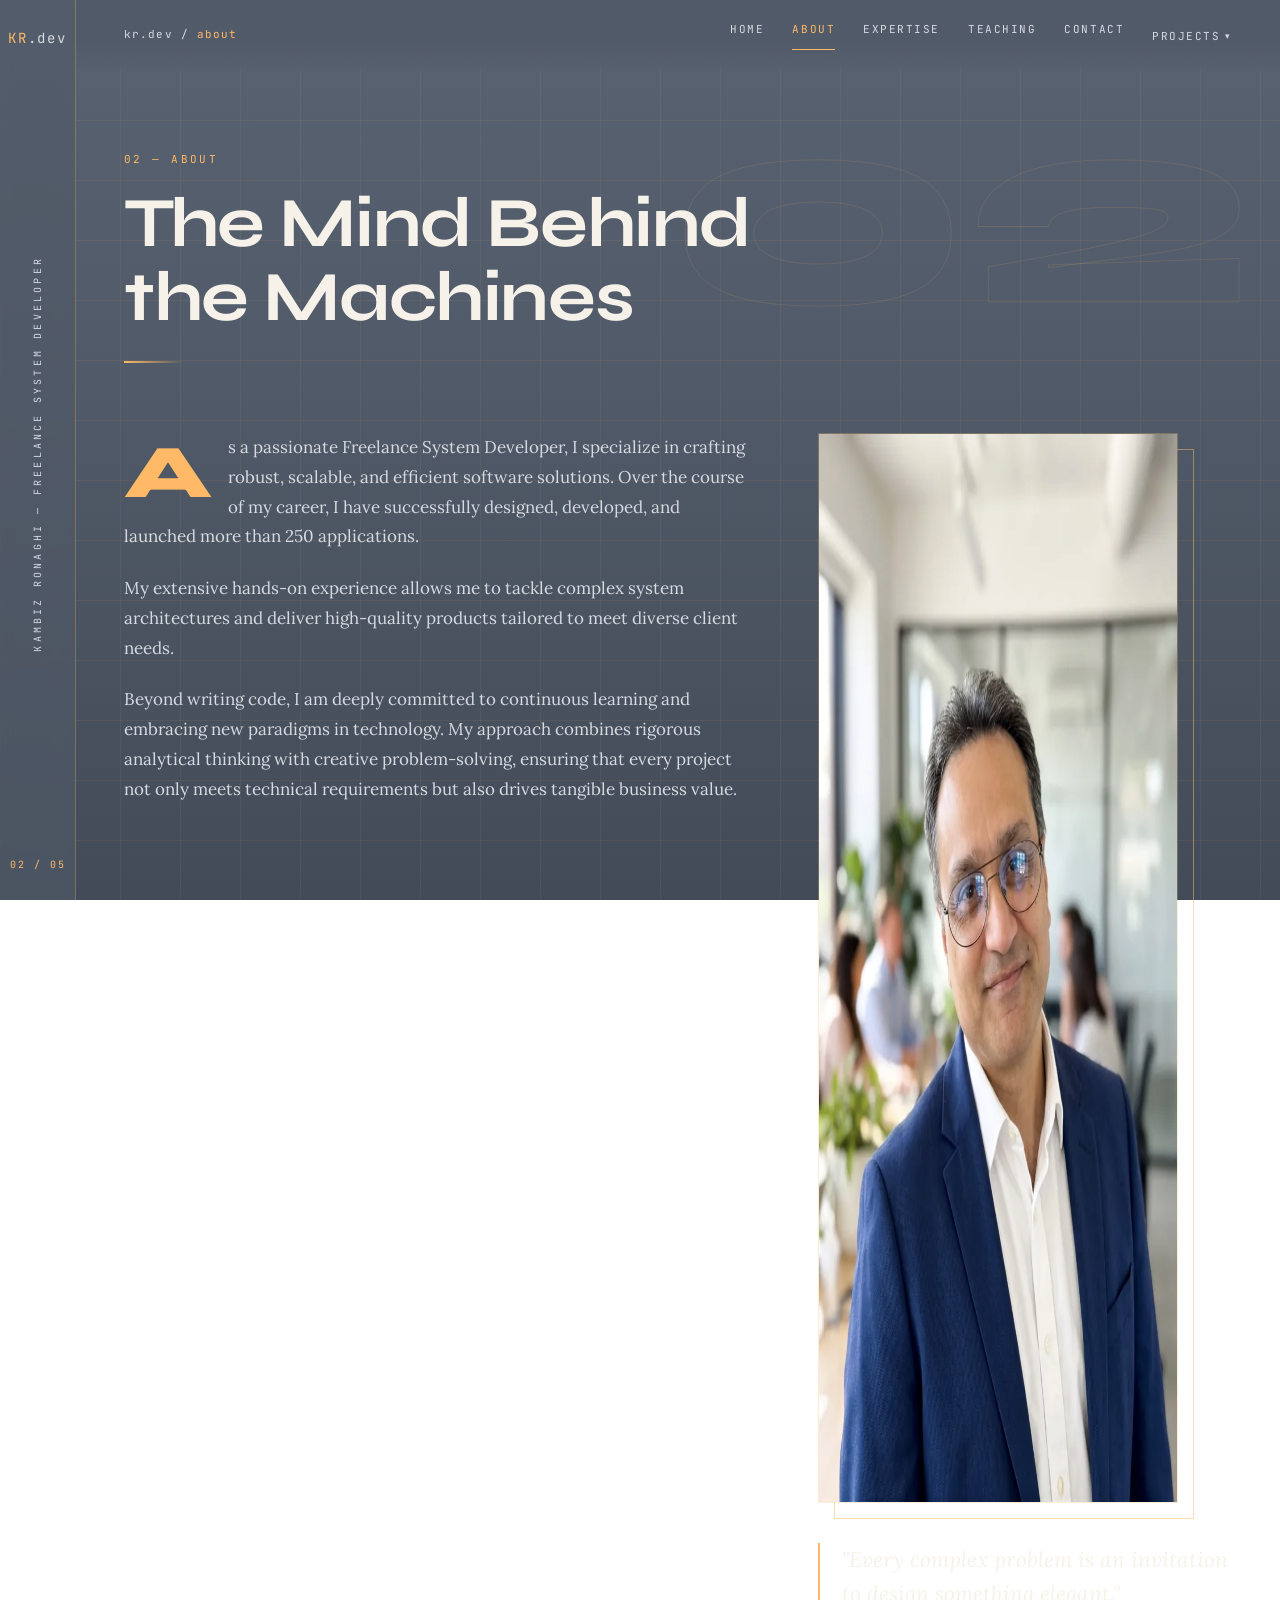
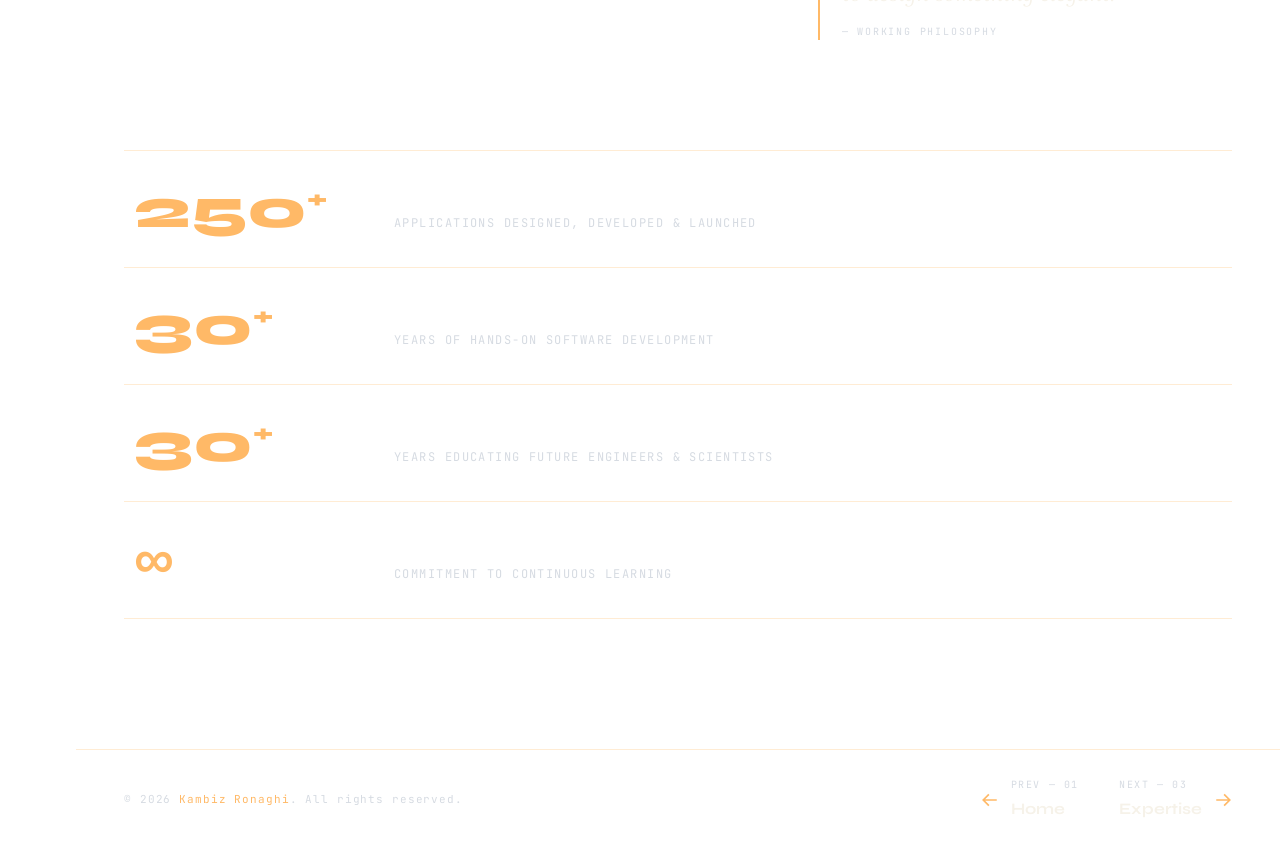
==== commit f873b81b: "Self-host fonts, optimize images, align look with Tarifrechner Performance: - Self-host Syne/JetBrai" ====
--- a/about.html
+++ b/about.html
@@ -4,9 +4,10 @@
   <meta charset="UTF-8" />
   <meta name="viewport" content="width=device-width, initial-scale=1.0" />
   <title>About — Kambiz Ronaghi</title>
-  <link rel="preconnect" href="https://fonts.googleapis.com" />
-  <link rel="preconnect" href="https://fonts.gstatic.com" crossorigin />
-  <link href="https://fonts.googleapis.com/css2?family=Syne:wght@400;600;700;800&family=JetBrains+Mono:wght@300;400;500&family=Lora:ital,wght@0,400;0,600;1,400&display=swap" rel="stylesheet" />
+  <!-- Self-hosted fonts — no third-party requests, faster first paint -->
+  <link rel="preload" href="fonts/syne-latin.woff2" as="font" type="font/woff2" crossorigin />
+  <link rel="preload" href="fonts/lora-latin.woff2" as="font" type="font/woff2" crossorigin />
+  <link rel="preload" href="fonts/jetbrains-latin.woff2" as="font" type="font/woff2" crossorigin />
   <link rel="stylesheet" href="css/style.css" />
 </head>
 <body>
@@ -50,7 +51,10 @@
       </div>
       <aside class="about-aside reveal">
         <div class="about-photo-frame">
-          <img src="profile.jpg" alt="Kambiz Ronaghi" />
+          <picture>
+            <source srcset="profile.webp" type="image/webp" />
+            <img src="profile.jpg" alt="Kambiz Ronaghi" width="802" height="1070" decoding="async" loading="lazy" />
+          </picture>
         </div>
         <blockquote class="big-quote">
           "Every complex problem is an invitation to design something elegant."
--- a/css/style.css
+++ b/css/style.css
@@ -1,3 +1,47 @@
+/* ════════════════════════════════════════════════════════════
+   Self-hosted fonts (latin + latin-ext, woff2, variable)
+   ════════════════════════════════════════════════════════════ */
+@font-face {
+  font-family: 'Syne'; font-style: normal; font-weight: 700 800; font-display: swap;
+  src: url(../fonts/syne-latin.woff2) format('woff2');
+  unicode-range: U+0000-00FF, U+0131, U+0152-0153, U+02BB-02BC, U+02C6, U+02DA, U+02DC, U+0304, U+0308, U+0329, U+2000-206F, U+20AC, U+2122, U+2191, U+2193, U+2212, U+2215, U+FEFF, U+FFFD;
+}
+@font-face {
+  font-family: 'Syne'; font-style: normal; font-weight: 700 800; font-display: swap;
+  src: url(../fonts/syne-latinext.woff2) format('woff2');
+  unicode-range: U+0100-02BA, U+02BD-02C5, U+02C7-02CC, U+02CE-02D7, U+02DD-02FF, U+1D00-1DBF, U+1E00-1E9F, U+1EF2-1EFF, U+2020, U+20A0-20AB, U+20AD-20C0, U+2113, U+2C60-2C7F, U+A720-A7FF;
+}
+@font-face {
+  font-family: 'JetBrains Mono'; font-style: normal; font-weight: 400 500; font-display: swap;
+  src: url(../fonts/jetbrains-latin.woff2) format('woff2');
+  unicode-range: U+0000-00FF, U+0131, U+0152-0153, U+02BB-02BC, U+02C6, U+02DA, U+02DC, U+0304, U+0308, U+0329, U+2000-206F, U+20AC, U+2122, U+2191, U+2193, U+2212, U+2215, U+FEFF, U+FFFD;
+}
+@font-face {
+  font-family: 'JetBrains Mono'; font-style: normal; font-weight: 400 500; font-display: swap;
+  src: url(../fonts/jetbrains-latinext.woff2) format('woff2');
+  unicode-range: U+0100-02BA, U+02BD-02C5, U+02C7-02CC, U+02CE-02D7, U+02DD-02FF, U+1D00-1DBF, U+1E00-1E9F, U+1EF2-1EFF, U+2020, U+20A0-20AB, U+20AD-20C0, U+2113, U+2C60-2C7F, U+A720-A7FF;
+}
+@font-face {
+  font-family: 'Lora'; font-style: normal; font-weight: 400 700; font-display: swap;
+  src: url(../fonts/lora-latin.woff2) format('woff2');
+  unicode-range: U+0000-00FF, U+0131, U+0152-0153, U+02BB-02BC, U+02C6, U+02DA, U+02DC, U+0304, U+0308, U+0329, U+2000-206F, U+20AC, U+2122, U+2191, U+2193, U+2212, U+2215, U+FEFF, U+FFFD;
+}
+@font-face {
+  font-family: 'Lora'; font-style: normal; font-weight: 400 700; font-display: swap;
+  src: url(../fonts/lora-latinext.woff2) format('woff2');
+  unicode-range: U+0100-02BA, U+02BD-02C5, U+02C7-02CC, U+02CE-02D7, U+02DD-02FF, U+1D00-1DBF, U+1E00-1E9F, U+1EF2-1EFF, U+2020, U+20A0-20AB, U+20AD-20C0, U+2113, U+2C60-2C7F, U+A720-A7FF;
+}
+@font-face {
+  font-family: 'Lora'; font-style: italic; font-weight: 400 700; font-display: swap;
+  src: url(../fonts/lora-italic-latin.woff2) format('woff2');
+  unicode-range: U+0000-00FF, U+0131, U+0152-0153, U+02BB-02BC, U+02C6, U+02DA, U+02DC, U+0304, U+0308, U+0329, U+2000-206F, U+20AC, U+2122, U+2191, U+2193, U+2212, U+2215, U+FEFF, U+FFFD;
+}
+@font-face {
+  font-family: 'Lora'; font-style: italic; font-weight: 400 700; font-display: swap;
+  src: url(../fonts/lora-italic-latinext.woff2) format('woff2');
+  unicode-range: U+0100-02BA, U+02BD-02C5, U+02C7-02CC, U+02CE-02D7, U+02DD-02FF, U+1D00-1DBF, U+1E00-1E9F, U+1EF2-1EFF, U+2020, U+20A0-20AB, U+20AD-20C0, U+2113, U+2C60-2C7F, U+A720-A7FF;
+}
+
 /* ════════════════════════════════════════════════════════════
    Twilight Workshop — shared styles for kr.dev (multi-page v2)
    Mid-tone dusk slate · ember amber accent · verdigris secondary
@@ -28,6 +72,8 @@
 
 body {
   background: var(--bg);
+  /* Dusk at the top → deep night at the bottom; same treatment as the Tarifrechner */
+  background: linear-gradient(180deg, #586271 0%, #515a68 42%, #434b58 100%) fixed;
   color: var(--text);
   font-family: var(--font-body);
   font-size: 17px;
@@ -189,6 +235,7 @@
 }
 .hero-photo-wrap::after { content: ''; position: absolute; inset: -24px; border-radius: 50%; border: 1px solid rgba(255,185,103,0.12); }
 @keyframes spinRing { from { transform: rotate(0deg); } to { transform: rotate(360deg); } }
+.hero-photo-wrap picture { display: block; width: 100%; height: 100%; }
 .hero-photo {
   width: 100%; height: 100%; border-radius: 50%;
   object-fit: cover; object-position: center top; display: block;
@@ -248,6 +295,7 @@
 }
 .about-aside { position: sticky; top: 130px; display: flex; flex-direction: column; gap: 40px; }
 .about-photo-frame { position: relative; max-width: 360px; }
+.about-photo-frame picture { display: block; }
 .about-photo-frame img { width: 100%; display: block; border: 1px solid var(--border); filter: saturate(0.94) contrast(1.02); }
 .about-photo-frame::before { content: ''; position: absolute; inset: 0; transform: translate(16px, 16px); border: 1px solid var(--accent); opacity: 0.5; pointer-events: none; }
 .big-quote { font-style: italic; font-size: 21px; line-height: 1.6; color: var(--text); border-left: 2px solid var(--accent); padding-left: 22px; }
@@ -554,3 +602,14 @@
   .login-title { font-size: 22px; }
   .login-sub { font-size: 13px; }
 }
+
+/* ── Reduced motion: keep content visible, drop the decorative animation ── */
+@media (prefers-reduced-motion: reduce) {
+  *, *::before, *::after {
+    animation-duration: 0.001ms !important;
+    animation-iteration-count: 1 !important;
+    transition-duration: 0.001ms !important;
+    scroll-behavior: auto !important;
+  }
+  .reveal { opacity: 1 !important; transform: none !important; }
+}
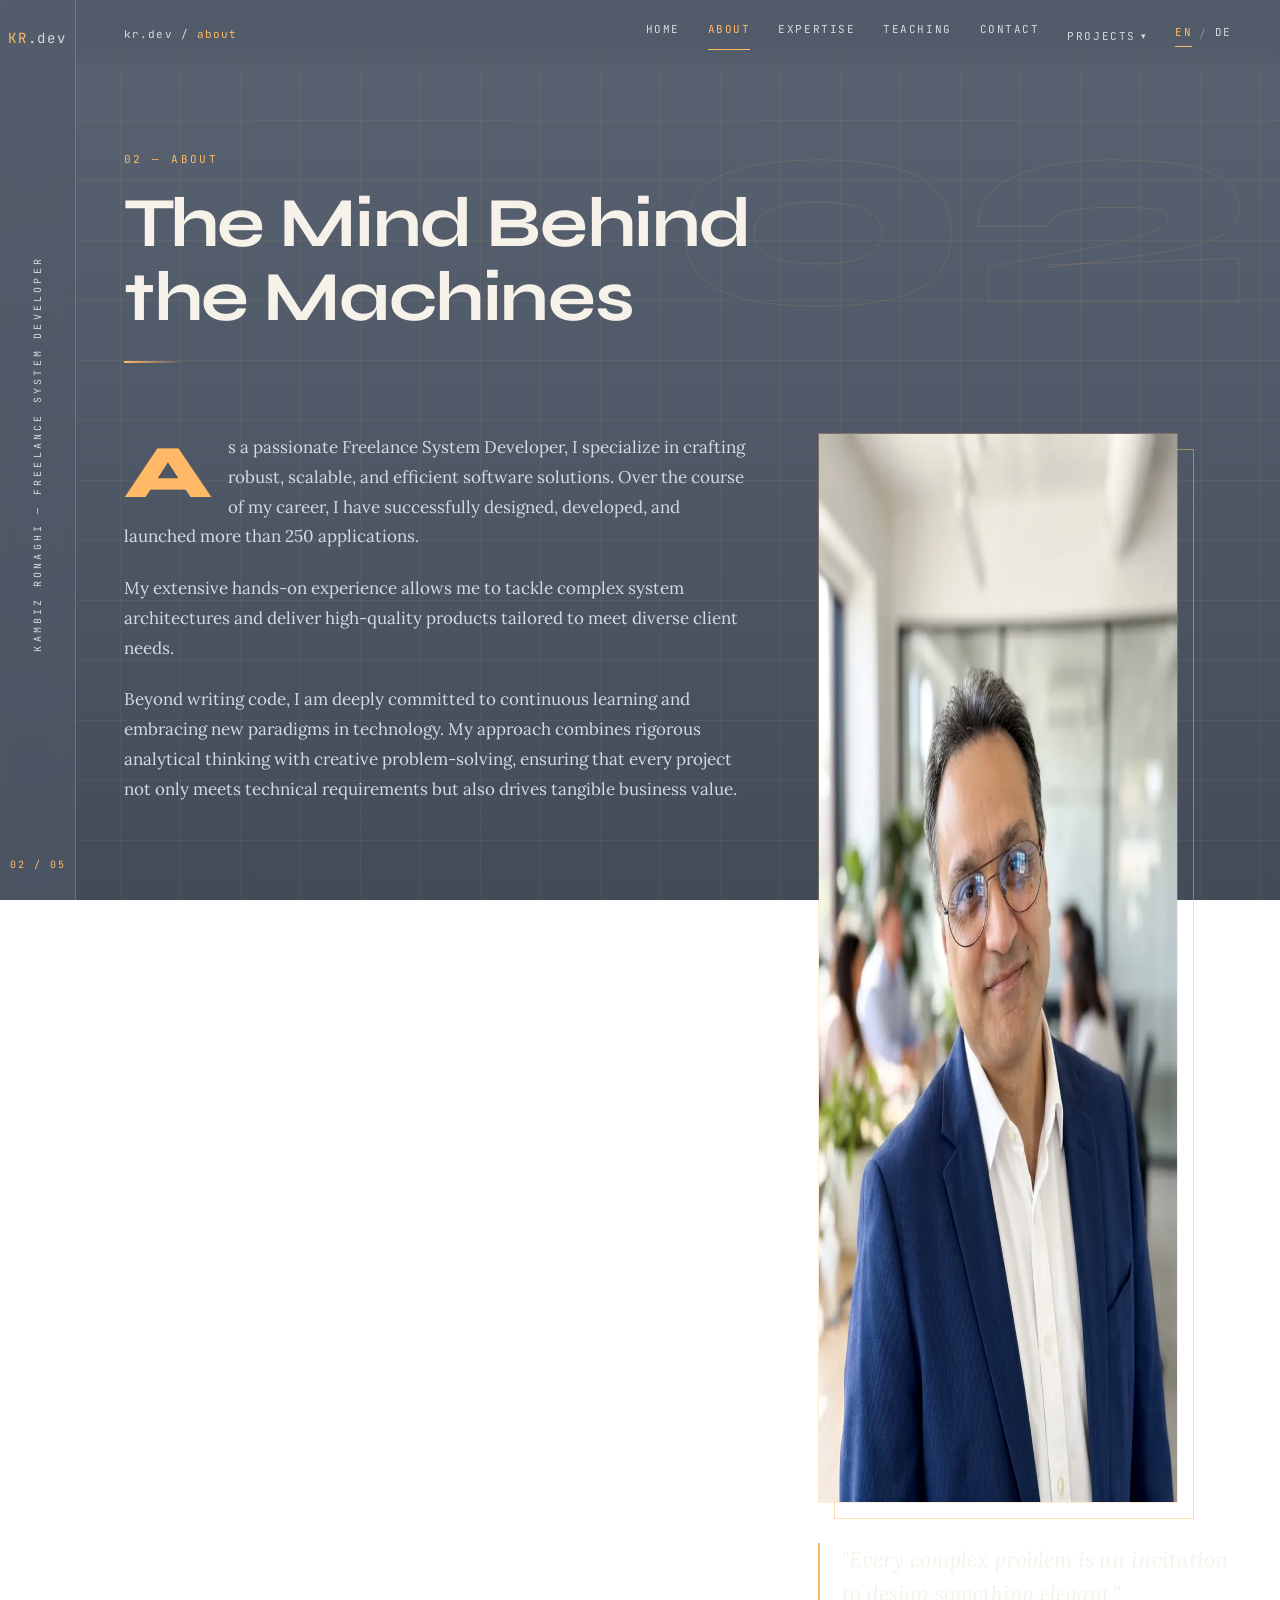
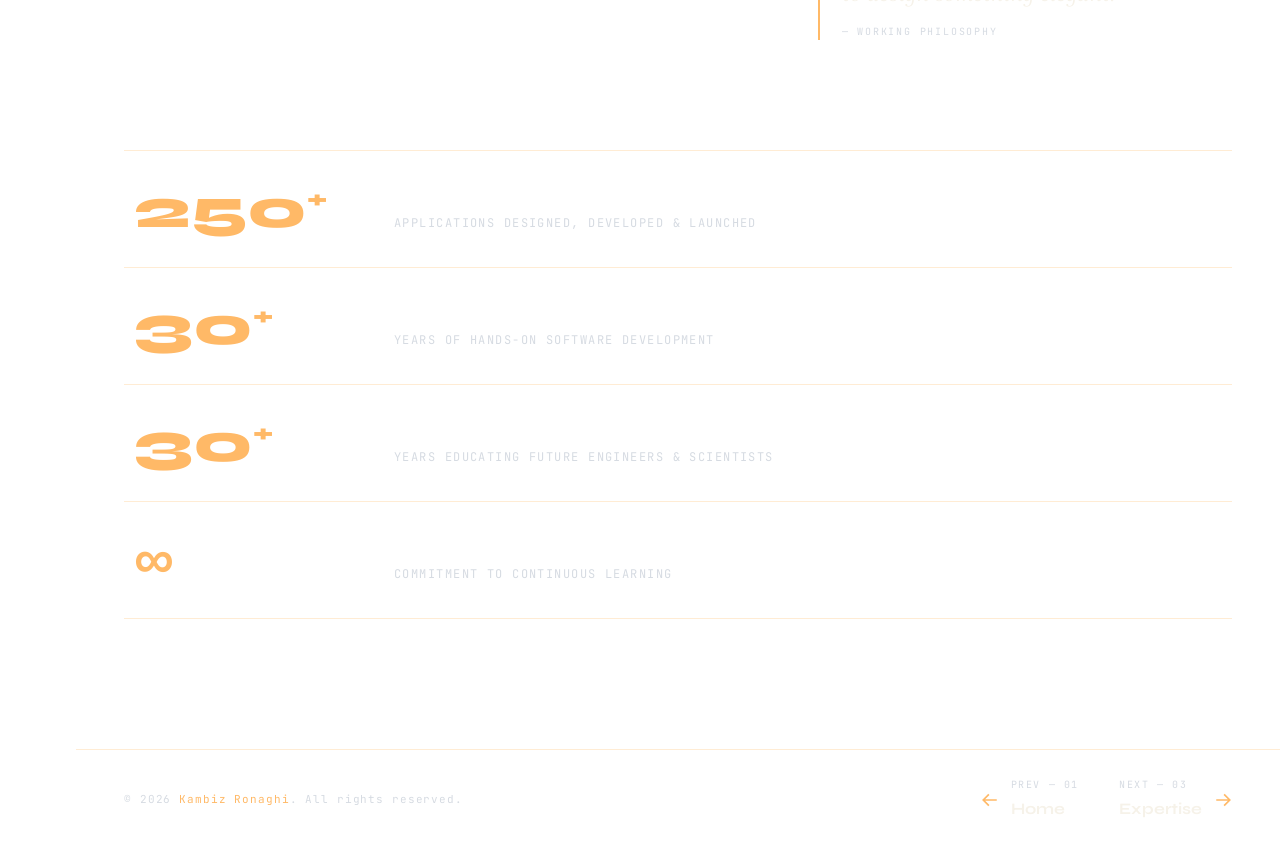
==== commit 79967467: "Add German translation with EN/DE language switcher - New de/ section: full German translations of a" ====
--- a/about.html
+++ b/about.html
@@ -9,6 +9,9 @@
   <link rel="preload" href="fonts/lora-latin.woff2" as="font" type="font/woff2" crossorigin />
   <link rel="preload" href="fonts/jetbrains-latin.woff2" as="font" type="font/woff2" crossorigin />
   <link rel="stylesheet" href="css/style.css" />
+  <link rel="alternate" hreflang="en" href="https://kronaghi.github.io/kronaghi/about.html" />
+  <link rel="alternate" hreflang="de" href="https://kronaghi.github.io/kronaghi/de/about.html" />
+  <link rel="alternate" hreflang="x-default" href="https://kronaghi.github.io/kronaghi/about.html" />
 </head>
 <body>
 
@@ -31,6 +34,11 @@
         <div class="nav-dropdown-menu">
           <a href="https://kronaghi.github.io/salary_lusi/" target="_blank" rel="noopener">Salary</a>
         </div>
+      </div>
+      <div class="lang-switch" aria-label="Language">
+        <a class="active" aria-current="page" href="about.html">EN</a>
+        <span class="sep" aria-hidden="true">/</span>
+        <a href="de/about.html">DE</a>
       </div>
     </nav>
   </header>
--- a/css/style.css
+++ b/css/style.css
@@ -162,6 +162,20 @@
   padding: 7px 12px; border-bottom: none; border-radius: 5px; white-space: nowrap;
 }
 .nav-dropdown-menu a:hover { background: var(--accent-dim); color: var(--accent); }
+
+/* ── Language switch (EN / DE) ── */
+.lang-switch {
+  display: inline-flex; align-items: center; gap: 7px;
+  font-family: var(--font-mono); font-size: 11px; letter-spacing: 0.14em;
+}
+.lang-switch a {
+  color: var(--text-dim); text-decoration: none;
+  padding-bottom: 4px; border-bottom: 1px solid transparent;
+  transition: color 0.2s, border-color 0.2s;
+}
+.lang-switch a:hover { color: var(--accent); }
+.lang-switch a.active { color: var(--accent); border-bottom-color: var(--accent); }
+.lang-switch .sep { color: var(--text-dim); opacity: 0.4; }
 
 main { margin-left: var(--rail-w); position: relative; z-index: 1; }
 
@@ -603,6 +617,13 @@
   .login-sub { font-size: 13px; }
 }
 
+/* On phones, drop the skill meta below the title so the tags never clip */
+@media (max-width: 640px) {
+  .ledger-row { grid-template-columns: 34px 1fr; column-gap: 16px; row-gap: 12px; }
+  .lr-meta { grid-column: 1 / -1; flex-direction: row; flex-wrap: wrap; align-items: center; gap: 8px 12px; }
+  .skill-dot, .skill-tag { white-space: normal; }
+}
+
 /* ── Reduced motion: keep content visible, drop the decorative animation ── */
 @media (prefers-reduced-motion: reduce) {
   *, *::before, *::after {
